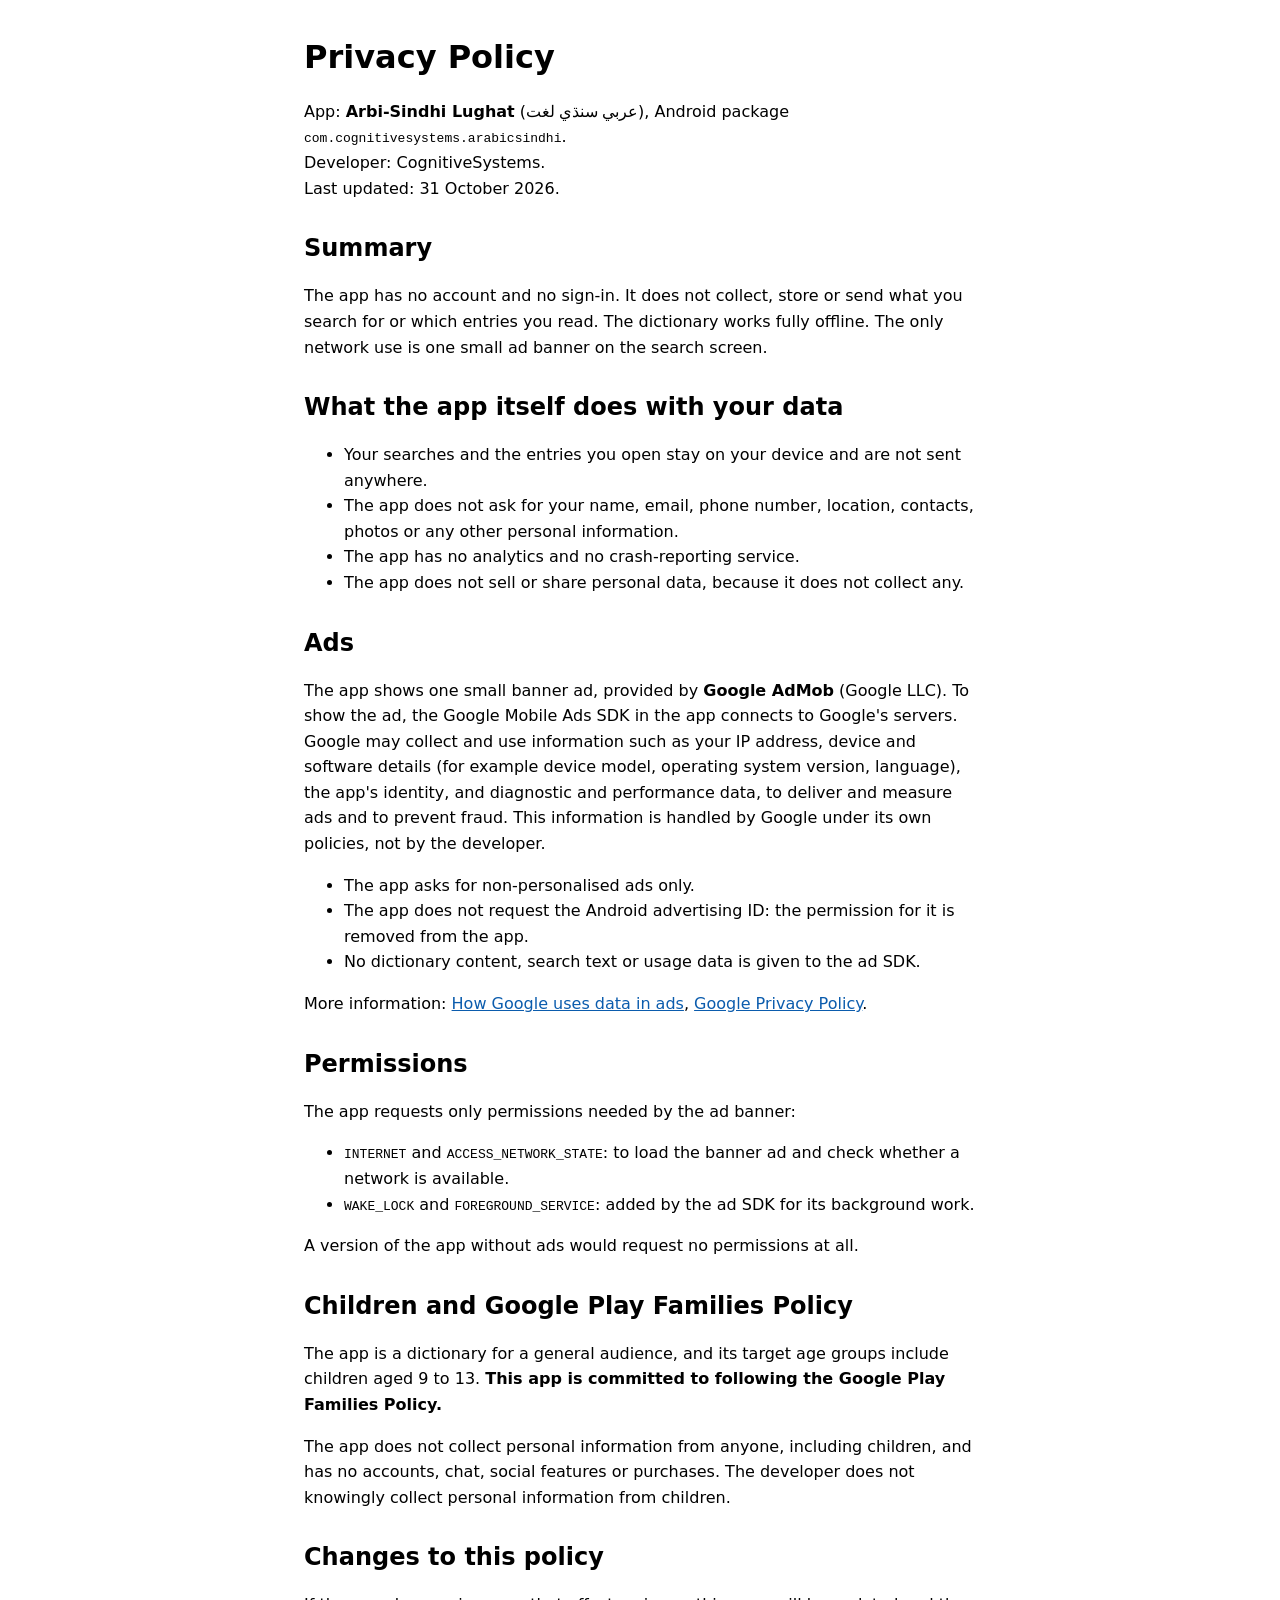
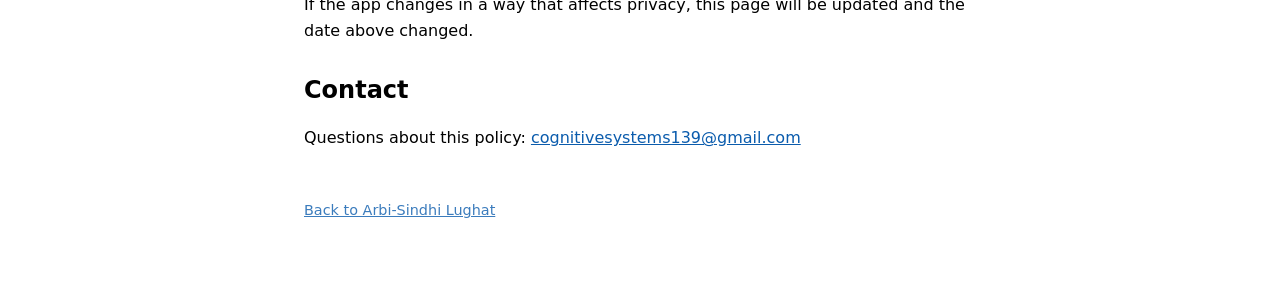
==== privacy.html @ d9f82e42 "Add landing page and privacy policy" ====
<!DOCTYPE html>
<html lang="en">
<head>
  <meta charset="utf-8">
  <meta name="viewport" content="width=device-width, initial-scale=1">
  <title>Privacy Policy - Arbi-Sindhi Lughat</title>
  <link rel="stylesheet" href="style.css">
</head>
<body>
  <main>
    <h1>Privacy Policy</h1>
    <p>
      App: <strong>Arbi-Sindhi Lughat</strong> (<span class="sindhi" lang="sd">عربي سنڌي لغت</span>),
      Android package <code>com.cognitivesystems.arabicsindhi</code>.<br>
      Developer: CognitiveSystems.<br>
      Last updated: 31 October 2026.
    </p>

    <h2>Summary</h2>
    <p>
      The app has no account and no sign-in. It does not collect, store or send what you search for or which
      entries you read. The dictionary works fully offline. The only network use is one small ad banner on the
      search screen.
    </p>

    <h2>What the app itself does with your data</h2>
    <ul>
      <li>Your searches and the entries you open stay on your device and are not sent anywhere.</li>
      <li>The app does not ask for your name, email, phone number, location, contacts, photos or any other personal information.</li>
      <li>The app has no analytics and no crash-reporting service.</li>
      <li>The app does not sell or share personal data, because it does not collect any.</li>
    </ul>

    <h2>Ads</h2>
    <p>
      The app shows one small banner ad, provided by <strong>Google AdMob</strong> (Google LLC). To show the ad,
      the Google Mobile Ads SDK in the app connects to Google's servers. Google may collect and use information
      such as your IP address, device and software details (for example device model, operating system version,
      language), the app's identity, and diagnostic and performance data, to deliver and measure ads and to
      prevent fraud. This information is handled by Google under its own policies, not by the developer.
    </p>
    <ul>
      <li>The app asks for non-personalised ads only.</li>
      <li>The app does not request the Android advertising ID: the permission for it is removed from the app.</li>
      <li>No dictionary content, search text or usage data is given to the ad SDK.</li>
    </ul>
    <p>
      More information:
      <a href="https://policies.google.com/technologies/ads">How Google uses data in ads</a>,
      <a href="https://policies.google.com/privacy">Google Privacy Policy</a>.
    </p>

    <h2>Permissions</h2>
    <p>The app requests only permissions needed by the ad banner:</p>
    <ul>
      <li><code>INTERNET</code> and <code>ACCESS_NETWORK_STATE</code>: to load the banner ad and check whether a network is available.</li>
      <li><code>WAKE_LOCK</code> and <code>FOREGROUND_SERVICE</code>: added by the ad SDK for its background work.</li>
    </ul>
    <p>
      A version of the app without ads would request no permissions at all.
    </p>

    <h2>Children and Google Play Families Policy</h2>
    <p>
      The app is a dictionary for a general audience, and its target age groups include children aged 9 to 13.
      <strong>This app is committed to following the Google Play Families Policy.</strong>
    </p>
    <p>
      The app does not collect personal information from anyone, including children, and has no accounts,
      chat, social features or purchases. The developer does not knowingly collect personal information from
      children.
    </p>

    <h2>Changes to this policy</h2>
    <p>
      If the app changes in a way that affects privacy, this page will be updated and the date above changed.
    </p>

    <h2>Contact</h2>
    <p>Questions about this policy: <a href="mailto:cognitivesystems139@gmail.com">cognitivesystems139@gmail.com</a></p>
  </main>
  <footer>
    <p><a href="index.html">Back to Arbi-Sindhi Lughat</a></p>
  </footer>
</body>
</html>
---- style.css ----
:root { color-scheme: light dark; }
body {
  font-family: system-ui, -apple-system, "Segoe UI", Roboto, sans-serif;
  line-height: 1.6;
  max-width: 42rem;
  margin: 0 auto;
  padding: 1rem 1.25rem 3rem;
}
h1, h2 { line-height: 1.25; }
h2 { margin-top: 2rem; }
.sindhi { font-family: "Noto Naskh Arabic", "Noto Sans Arabic", serif; direction: rtl; }
footer { margin-top: 3rem; font-size: 0.9rem; opacity: 0.8; }
a { color: #0b5cad; }
@media (prefers-color-scheme: dark) { a { color: #8ab4f8; } }
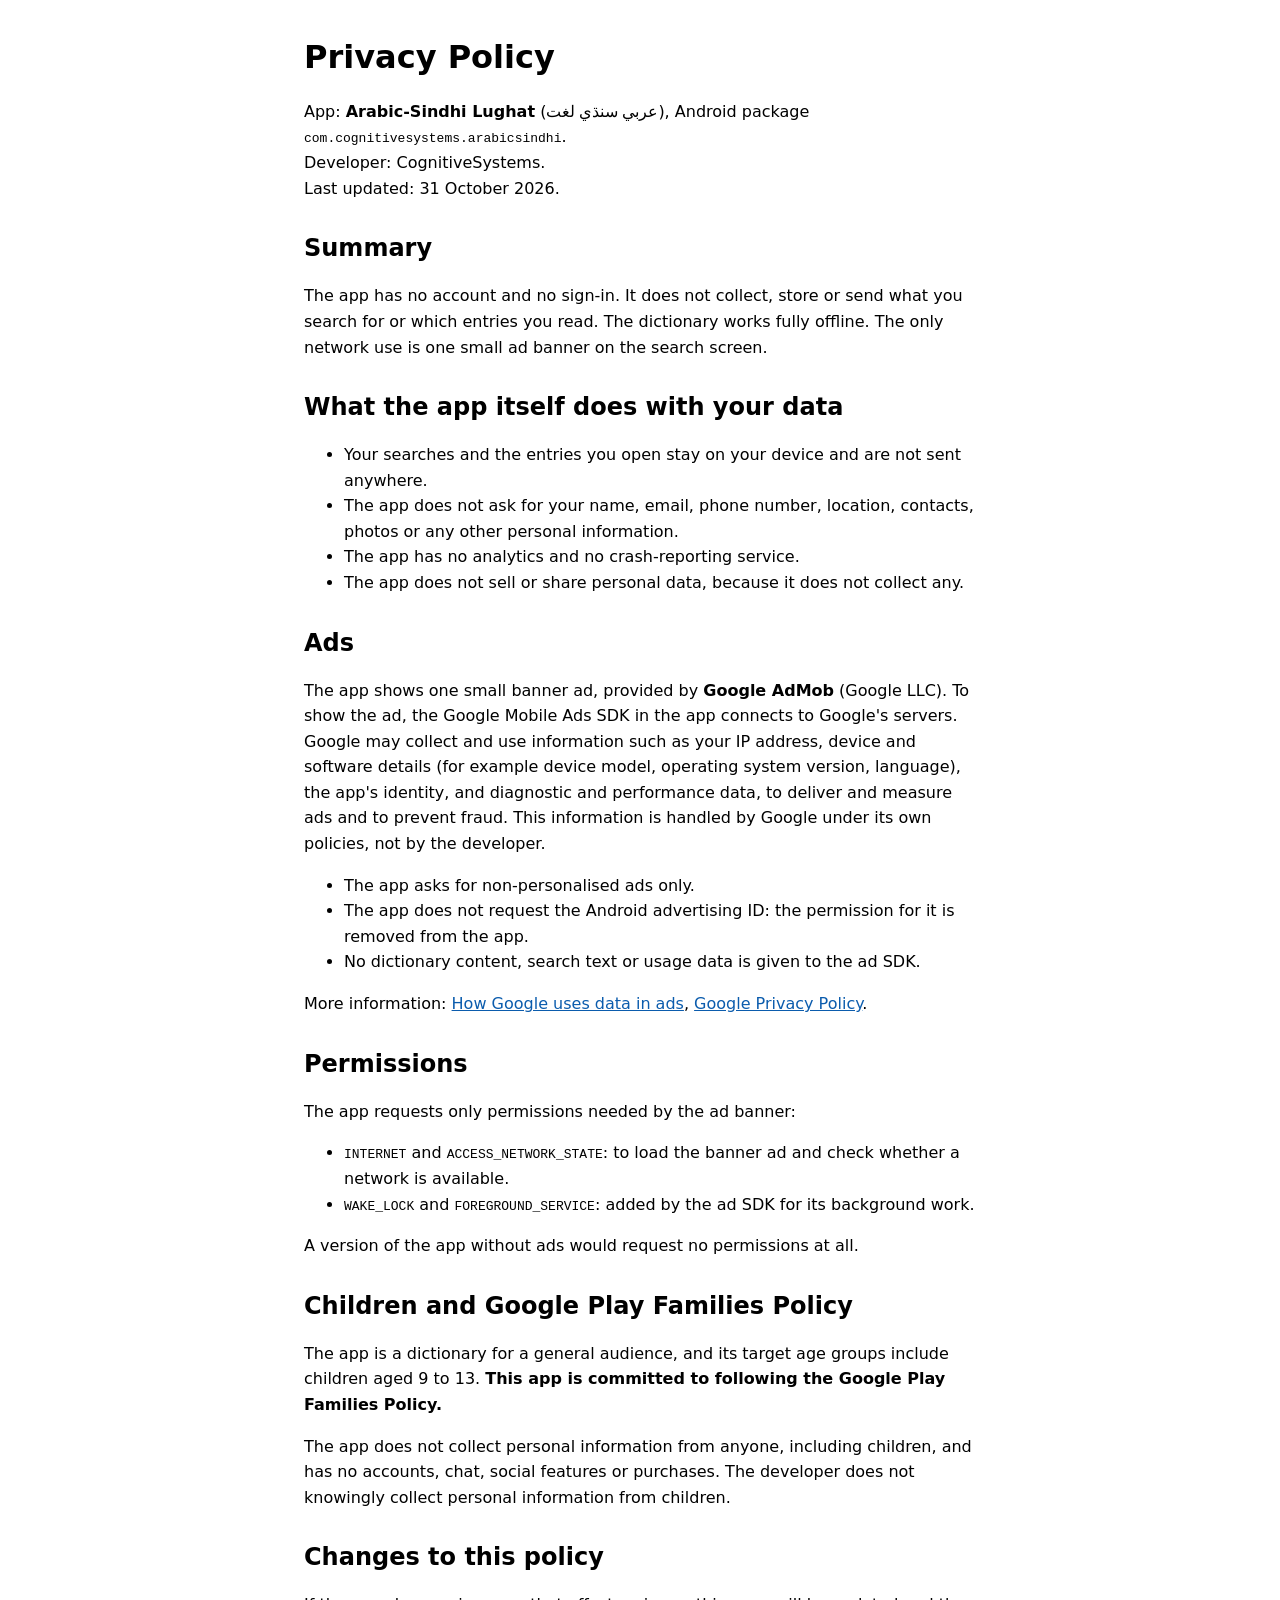
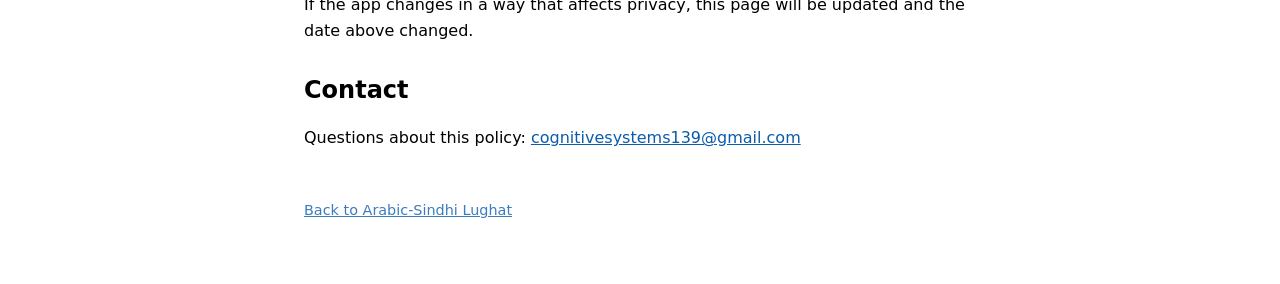
==== commit 3f8df333: "Rename app to Arabic-Sindhi Lughat" ====
--- a/privacy.html
+++ b/privacy.html
@@ -3,14 +3,14 @@
 <head>
   <meta charset="utf-8">
   <meta name="viewport" content="width=device-width, initial-scale=1">
-  <title>Privacy Policy - Arbi-Sindhi Lughat</title>
+  <title>Privacy Policy - Arabic-Sindhi Lughat</title>
   <link rel="stylesheet" href="style.css">
 </head>
 <body>
   <main>
     <h1>Privacy Policy</h1>
     <p>
-      App: <strong>Arbi-Sindhi Lughat</strong> (<span class="sindhi" lang="sd">عربي سنڌي لغت</span>),
+      App: <strong>Arabic-Sindhi Lughat</strong> (<span class="sindhi" lang="sd">عربي سنڌي لغت</span>),
       Android package <code>com.cognitivesystems.arabicsindhi</code>.<br>
       Developer: CognitiveSystems.<br>
       Last updated: 31 October 2026.
@@ -80,7 +80,7 @@
     <p>Questions about this policy: <a href="mailto:cognitivesystems139@gmail.com">cognitivesystems139@gmail.com</a></p>
   </main>
   <footer>
-    <p><a href="index.html">Back to Arbi-Sindhi Lughat</a></p>
+    <p><a href="index.html">Back to Arabic-Sindhi Lughat</a></p>
   </footer>
 </body>
 </html>
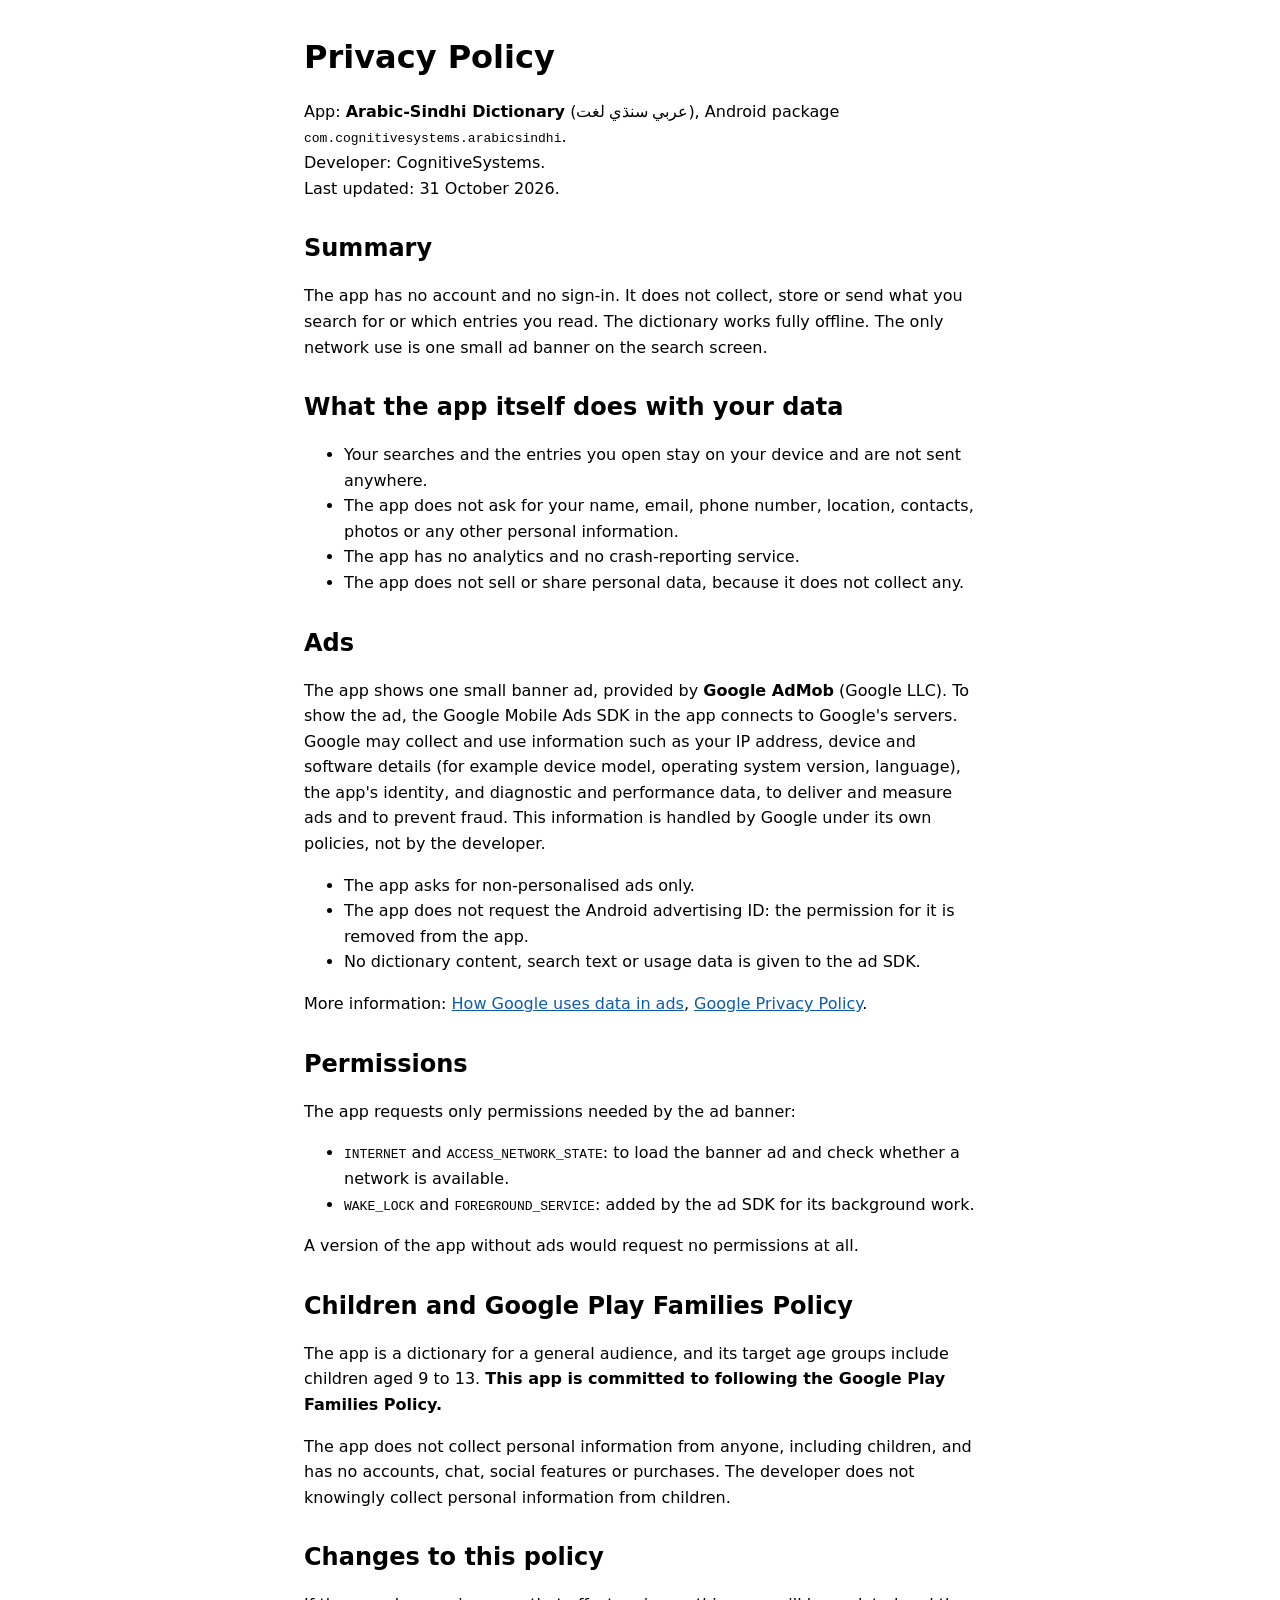
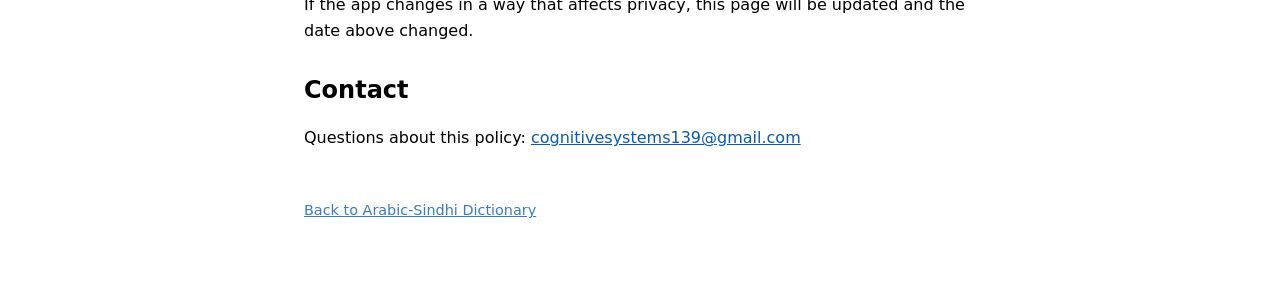
==== commit 1ee7bbb6: "Rename app to Arabic-Sindhi Dictionary" ====
--- a/privacy.html
+++ b/privacy.html
@@ -3,14 +3,14 @@
 <head>
   <meta charset="utf-8">
   <meta name="viewport" content="width=device-width, initial-scale=1">
-  <title>Privacy Policy - Arabic-Sindhi Lughat</title>
+  <title>Privacy Policy - Arabic-Sindhi Dictionary</title>
   <link rel="stylesheet" href="style.css">
 </head>
 <body>
   <main>
     <h1>Privacy Policy</h1>
     <p>
-      App: <strong>Arabic-Sindhi Lughat</strong> (<span class="sindhi" lang="sd">عربي سنڌي لغت</span>),
+      App: <strong>Arabic-Sindhi Dictionary</strong> (<span class="sindhi" lang="sd">عربي سنڌي لغت</span>),
       Android package <code>com.cognitivesystems.arabicsindhi</code>.<br>
       Developer: CognitiveSystems.<br>
       Last updated: 31 October 2026.
@@ -80,7 +80,7 @@
     <p>Questions about this policy: <a href="mailto:cognitivesystems139@gmail.com">cognitivesystems139@gmail.com</a></p>
   </main>
   <footer>
-    <p><a href="index.html">Back to Arabic-Sindhi Lughat</a></p>
+    <p><a href="index.html">Back to Arabic-Sindhi Dictionary</a></p>
   </footer>
 </body>
 </html>
